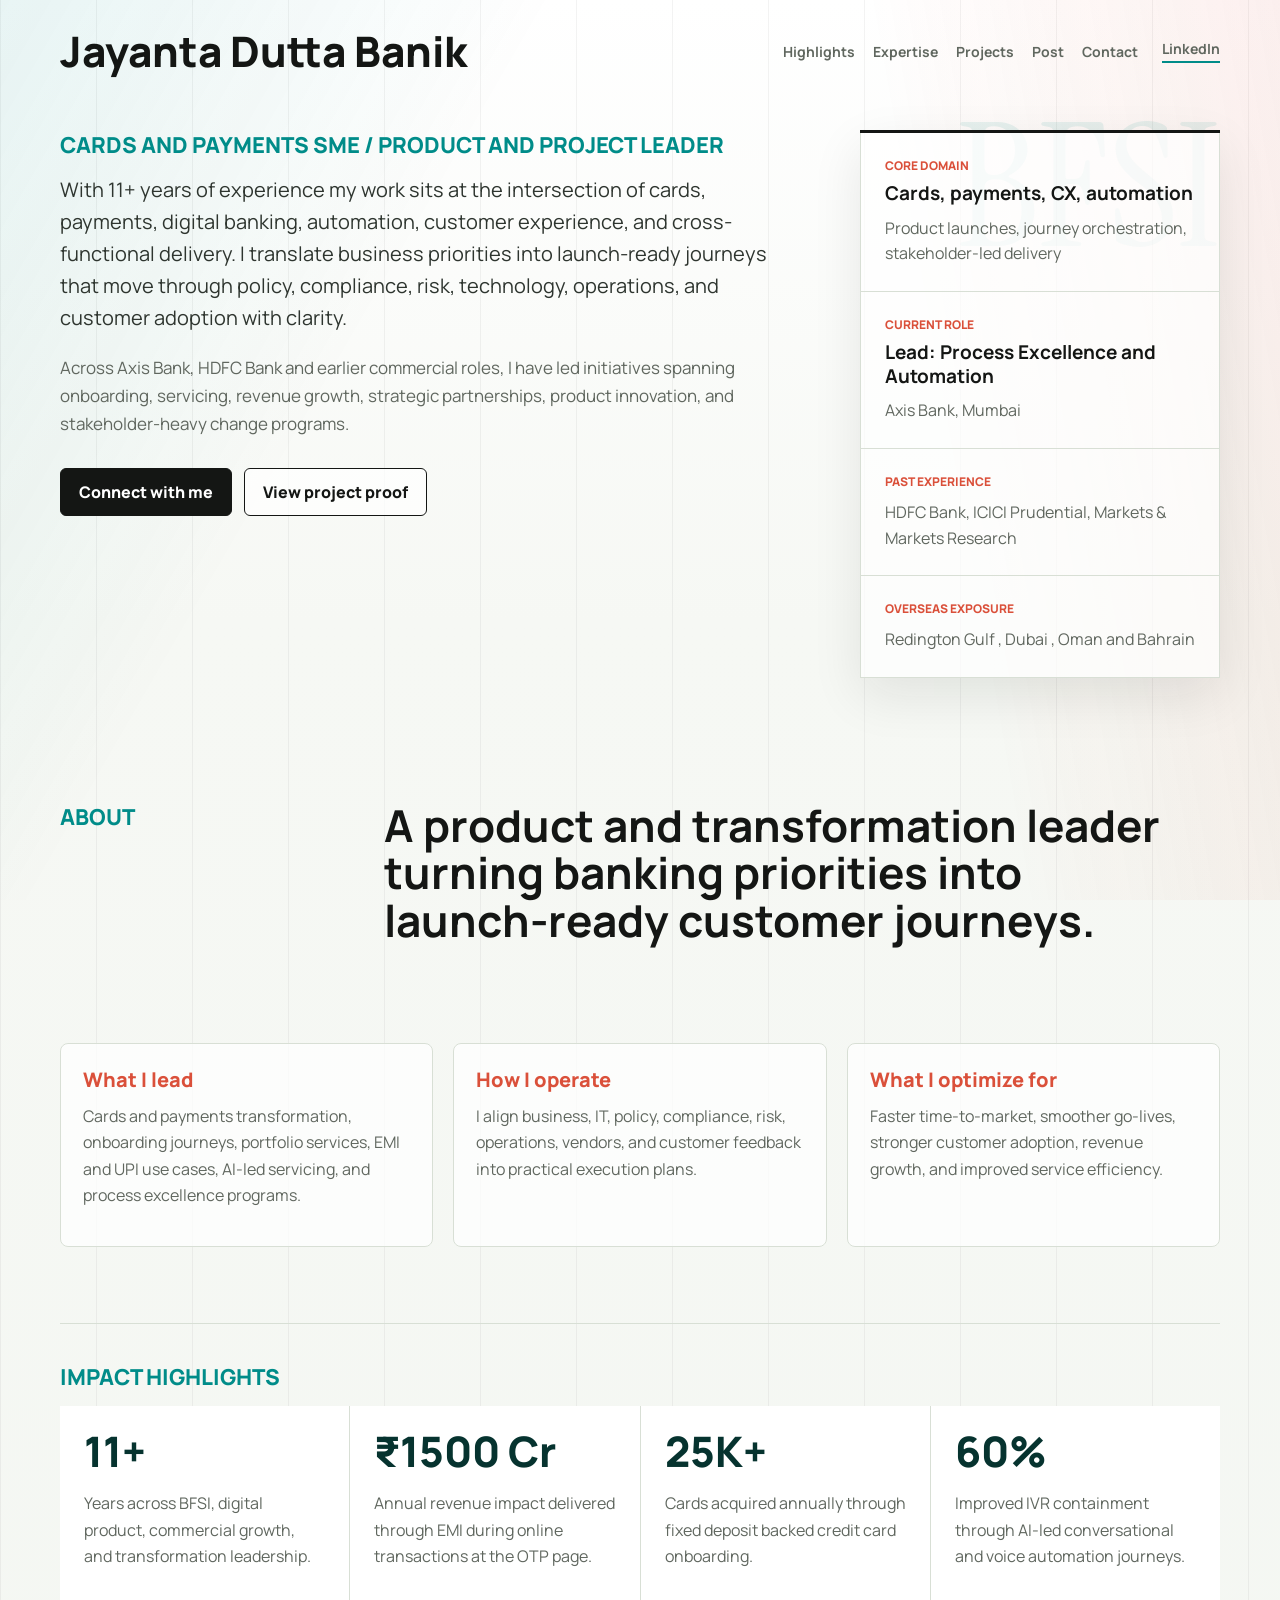
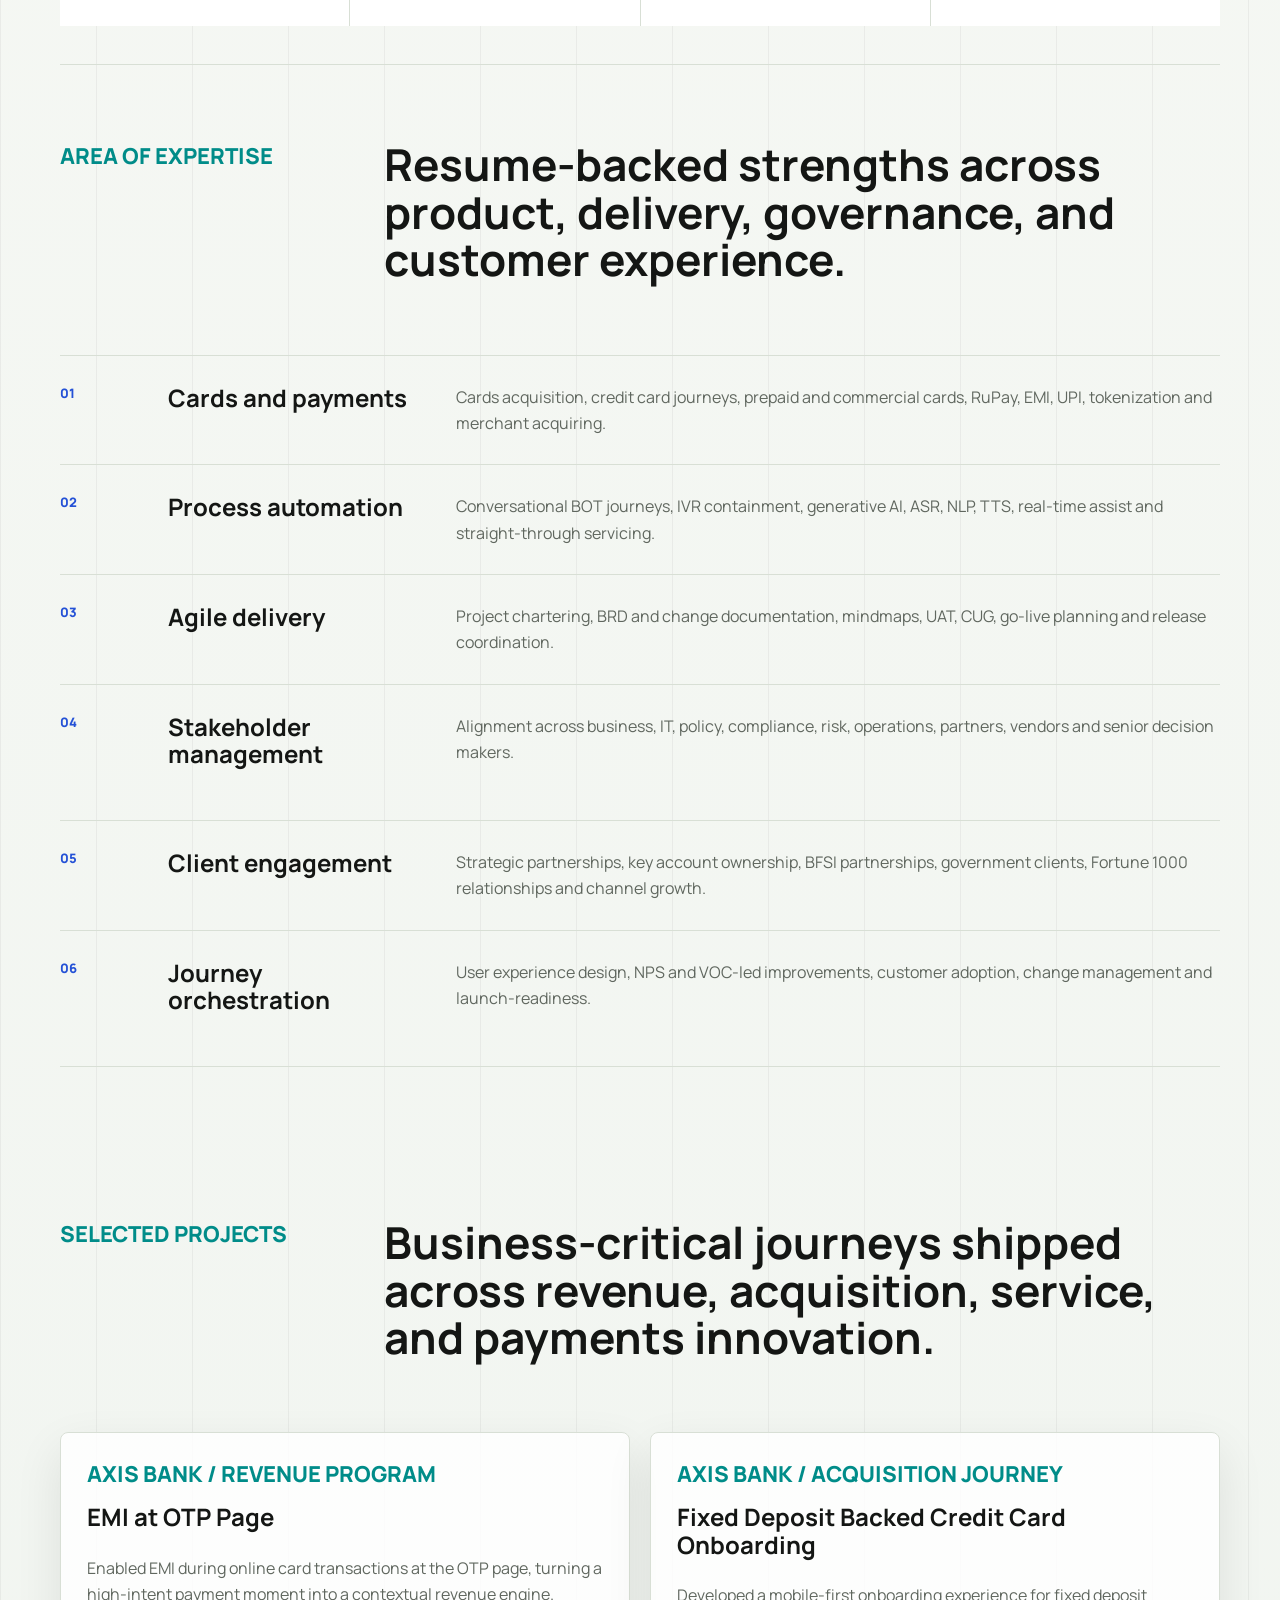
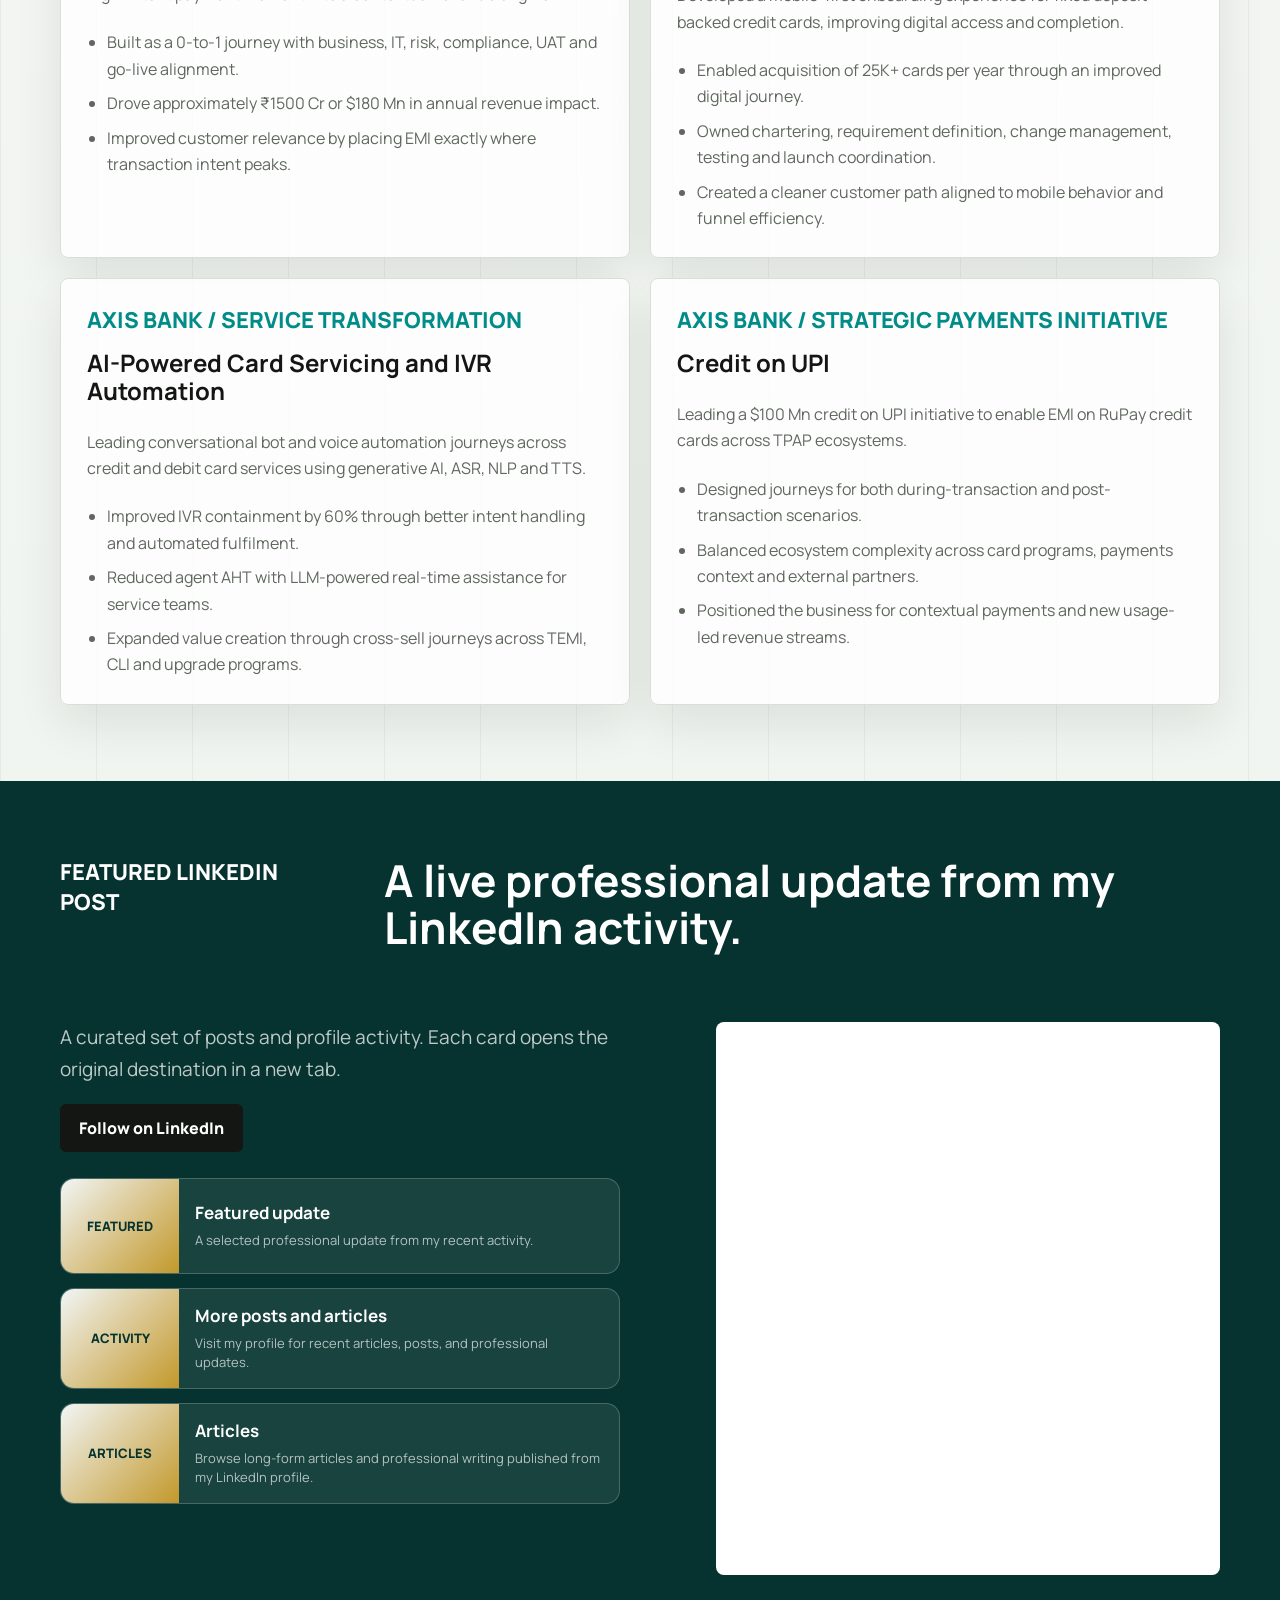
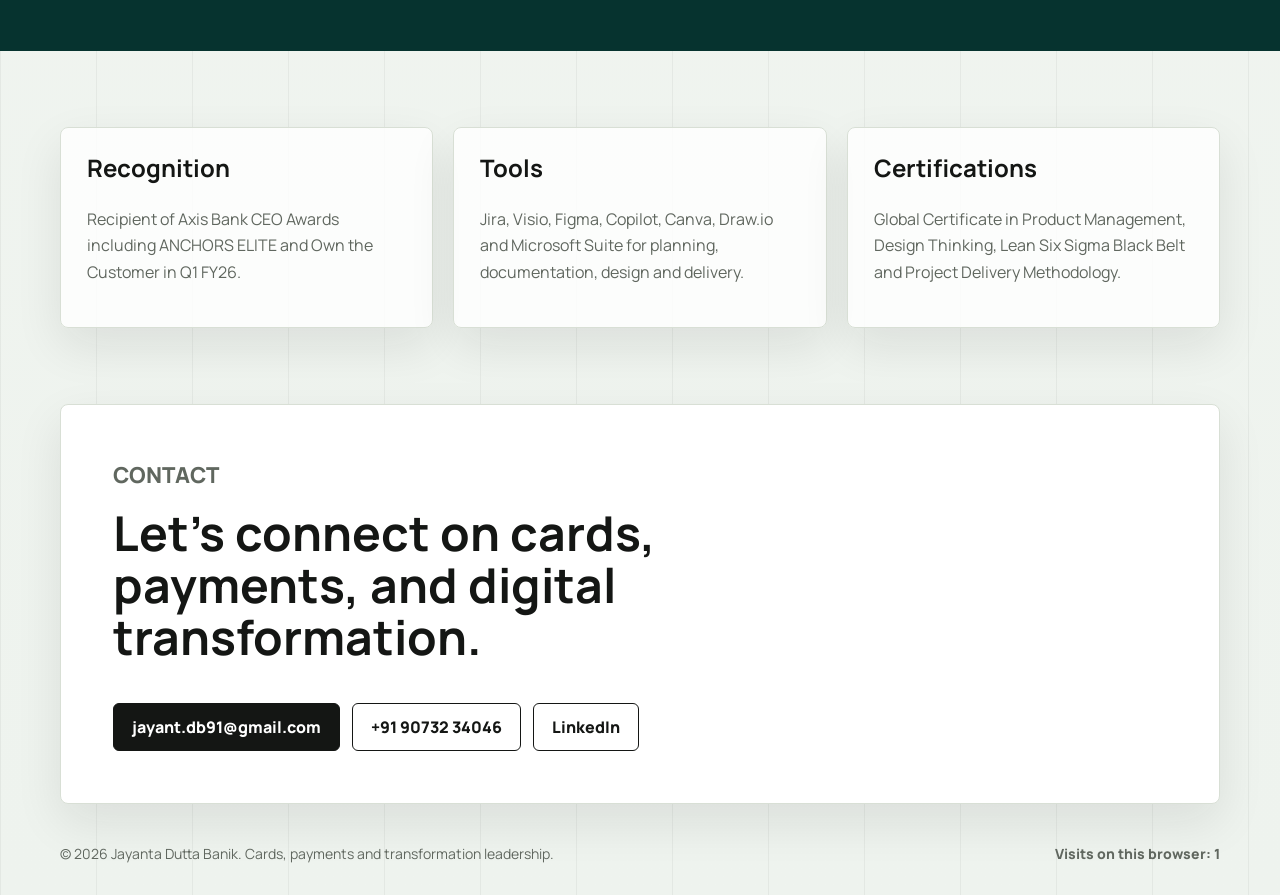
==== index.html @ 514c570f "linkedin" ====
<!DOCTYPE html>
<html lang="en">
  <head>
    <meta charset="UTF-8" />
    <meta name="viewport" content="width=device-width, initial-scale=1.0" />
    <title>Jayanta Dutta Banik | Cards, Payments & Transformation</title>
    <meta
      name="description"
      content="Jayanta Dutta Banik, Cards and Payments SME, product and project leader in BFSI and digital transformation."
    />
    <link rel="preconnect" href="https://fonts.googleapis.com" />
    <link rel="preconnect" href="https://fonts.gstatic.com" crossorigin />
    <link
      href="https://fonts.googleapis.com/css2?family=Instrument+Serif:ital@0;1&family=Manrope:wght@400;500;600;700;800&display=swap"
      rel="stylesheet"
    />
    <link rel="stylesheet" href="styles.css?v=20260520c" />
  </head>
  <body>
    <header class="site-header" id="site-header"></header>
    <main id="top"></main>
    <footer class="site-footer" id="site-footer"></footer>

    <script src="content.js?v=20260520c"></script>
    <script src="script.js?v=20260520c"></script>
  </body>
</html>
---- styles.css ----
:root {
  --page: #f6f8f4;
  --ink: #141614;
  --muted: #60675f;
  --soft: #e7ece4;
  --line: #d8dfd5;
  --panel: #ffffff;
  --deep: #06332f;
  --teal: #008c89;
  --cobalt: #2451d6;
  --coral: #da503a;
  --gold: #d5a229;
  --shadow: 0 18px 48px rgba(20, 22, 20, 0.09);
  --max-width: 1160px;
}

* {
  box-sizing: border-box;
}

html {
  scroll-behavior: smooth;
}

body {
  margin: 0;
  color: var(--ink);
  background:
    linear-gradient(90deg, rgba(20, 22, 20, 0.05) 1px, transparent 1px),
    linear-gradient(180deg, #ffffff 0%, var(--page) 620px, #eef3ee 100%);
  background-size: 96px 96px, auto;
  font-family: "Manrope", sans-serif;
}

body::before {
  content: "";
  position: fixed;
  inset: 0;
  pointer-events: none;
  background:
    linear-gradient(120deg, rgba(0, 140, 137, 0.11), transparent 32%),
    linear-gradient(260deg, rgba(218, 80, 58, 0.1), transparent 30%);
  opacity: 0.85;
}

a {
  color: inherit;
}

.site-header,
.hero,
.section,
.site-footer {
  width: min(calc(100% - 32px), var(--max-width));
  margin-inline: auto;
  position: relative;
}

.site-header {
  display: grid;
  grid-template-columns: 1fr auto auto;
  align-items: center;
  gap: 24px;
  padding: 22px 0;
}

.brand {
  color: var(--ink);
  font-weight: 800;
  font-size: 42px;
  text-decoration: none;
}

.site-nav {
  display: flex;
  gap: 18px;
  align-items: center;
}

.site-nav a,
.header-link {
  color: var(--muted);
  font-size: 14px;
  font-weight: 700;
  text-decoration: none;
}

.site-nav a:hover,
.site-nav a:focus-visible,
.header-link:hover,
.header-link:focus-visible {
  color: var(--ink);
}

.header-link {
  border-bottom: 2px solid var(--teal);
  padding-bottom: 3px;
}

.hero {
  min-height: auto;
  display: grid;
  grid-template-columns: minmax(0, 1fr) 360px;
  gap: 56px;
  align-items: start;
  padding: 28px 0 48px;
}

.hero::after {
  content: "BFSI";
  position: absolute;
  right: 0;
  top: 0;
  color: rgba(0, 140, 137, 0.09);
  font-family: "Instrument Serif", serif;
  font-size: 172px;
  line-height: 1;
  pointer-events: none;
}

.eyebrow,
.section-kicker,
.project-meta {
  margin: 0 0 14px;
  color: var(--teal);
  font-size: 22px;
  font-weight: 800;
  letter-spacing: 0;
  text-transform: uppercase;
}

h1,
h2,
h3,
p {
  margin-top: 0;
}

h1 {
  max-width: 760px;
  margin-bottom: 20px;
  font-family: "Instrument Serif", serif;
  font-size: 78px;
  font-weight: 400;
  line-height: 1;
}

.hero-lede {
  max-width: 720px;
  color: #2e352f;
  font-size: 20px;
  line-height: 1.6;
}

.hero-note {
  max-width: 720px;
  color: var(--muted);
  font-size: 17px;
  line-height: 1.65;
}

.hero-actions,
.contact-actions {
  display: flex;
  flex-wrap: wrap;
  gap: 12px;
  margin-top: 30px;
}

.button {
  display: inline-flex;
  align-items: center;
  justify-content: center;
  min-height: 48px;
  padding: 0 18px;
  border: 1px solid var(--ink);
  border-radius: 6px;
  font-weight: 800;
  text-decoration: none;
  transition:
    background-color 180ms ease,
    color 180ms ease,
    transform 180ms ease;
}

.button:hover,
.button:focus-visible {
  transform: translateY(-2px);
}

.button-primary {
  background: var(--ink);
  color: #ffffff;
}

.button-secondary {
  background: rgba(255, 255, 255, 0.7);
  color: var(--ink);
}

.hero-facts {
  position: relative;
  z-index: 1;
  display: grid;
  gap: 0;
  border-top: 3px solid var(--ink);
  background: rgba(255, 255, 255, 0.7);
  box-shadow: var(--shadow);
}

.hero-facts div {
  padding: 24px;
  border: 1px solid var(--line);
  border-top: 0;
}

.hero-facts span {
  display: block;
  margin-bottom: 8px;
  color: var(--coral);
  font-size: 12px;
  font-weight: 800;
  text-transform: uppercase;
}

.hero-facts strong {
  display: block;
  margin-bottom: 10px;
  font-size: 19px;
  line-height: 1.25;
}

.hero-facts p {
  color: var(--muted);
  line-height: 1.6;
  margin-bottom: 0;
}

.section {
  padding: 76px 0;
}

.section-header {
  display: grid;
  grid-template-columns: 270px minmax(0, 1fr);
  gap: 54px;
  align-items: start;
  margin-bottom: 34px;
}

.section-header h2 {
  max-width: 780px;
  font-size: 44px;
  line-height: 1.08;
}

.impact-section {
  border-top: 1px solid var(--line);
  border-bottom: 1px solid var(--line);
  padding: 38px 0;
}

.impact-grid {
  display: grid;
  grid-template-columns: repeat(4, 1fr);
  gap: 1px;
  background: var(--line);
}

.impact-item {
  min-height: 220px;
  padding: 24px;
  background: var(--panel);
}

.impact-item span {
  display: block;
  margin-bottom: 18px;
  color: var(--deep);
  font-size: 42px;
  font-weight: 800;
  line-height: 1;
}

.impact-item p,
.expertise-item p,
.project-item p,
.project-item li,
.post-copy p,
.about-copy p,
.about-point p,
.proof-item p,
.contact-section p {
  color: var(--muted);
  line-height: 1.65;
}

.expertise-list {
  border-top: 1px solid var(--line);
}

.expertise-item {
  display: grid;
  grid-template-columns: 80px 260px minmax(0, 1fr);
  gap: 28px;
  padding: 28px 0;
  border-bottom: 1px solid var(--line);
}

.expertise-item span {
  color: var(--cobalt);
  font-size: 13px;
  font-weight: 800;
}

.expertise-item h3,
.project-item h3,
.proof-item h3 {
  font-size: 24px;
  line-height: 1.15;
}

.expertise-item p {
  margin-bottom: 0;
}

.project-list {
  display: grid;
  grid-template-columns: repeat(2, 1fr);
  gap: 20px;
}

.project-item,
.proof-item {
  padding: 26px;
  border: 1px solid var(--line);
  border-radius: 8px;
  background: rgba(255, 255, 255, 0.82);
  box-shadow: var(--shadow);
}

.project-item ul {
  margin: 22px 0 0;
  padding-left: 20px;
}

.project-item li + li {
  margin-top: 8px;
}

.linkedin-post-section {
  width: 100%;
  max-width: none;
  background: var(--deep);
  color: #ffffff;
  padding: 76px max(16px, calc((100vw - var(--max-width)) / 2));
}

.linkedin-post-section .section-header h2,
.linkedin-post-section .eyebrow {
  color: #ffffff;
}

.post-layout {
  display: grid;
  grid-template-columns: minmax(0, 1fr) minmax(320px, 504px);
  gap: 44px;
  align-items: start;
}

.post-copy {
  max-width: 560px;
}

.post-copy p {
  color: rgba(255, 255, 255, 0.74);
  font-size: 19px;
}

.linkedin-card-grid {
  display: grid;
  gap: 14px;
  margin-top: 26px;
}

.linkedin-card {
  display: grid;
  grid-template-columns: 118px 1fr;
  gap: 16px;
  align-items: stretch;
  min-height: 96px;
  color: #ffffff;
  text-decoration: none;
  border: 1px solid rgba(255, 255, 255, 0.2);
  border-radius: 14px;
  overflow: hidden;
  background: rgba(255, 255, 255, 0.08);
  transition: transform 180ms ease, border-color 180ms ease, background 180ms ease;
}

.linkedin-card:hover,
.linkedin-card:focus-visible {
  transform: translateY(-2px);
  border-color: rgba(255, 255, 255, 0.48);
  background: rgba(255, 255, 255, 0.13);
}

.linkedin-card-thumb {
  display: grid;
  place-items: center;
  padding: 16px;
  color: var(--deep);
  background:
    linear-gradient(135deg, rgba(255, 255, 255, 0.94), rgba(213, 162, 41, 0.9)),
    radial-gradient(circle at top left, rgba(0, 140, 137, 0.34), transparent 44%);
  background-size: cover;
  background-position: center;
  font-size: 13px;
  font-weight: 800;
  text-align: center;
  text-transform: uppercase;
}

.linkedin-card-thumb.has-image {
  color: transparent;
}

.linkedin-card-body {
  display: grid;
  align-content: center;
  gap: 8px;
  padding: 16px 18px 16px 0;
}

.linkedin-card-body strong {
  font-size: 17px;
  line-height: 1.25;
}

.linkedin-card-body small {
  color: rgba(255, 255, 255, 0.68);
  font-size: 13px;
  line-height: 1.45;
}

.post-frame {
  overflow: hidden;
  border: 1px solid rgba(255, 255, 255, 0.28);
  border-radius: 8px;
  background: #ffffff;
}

.post-frame iframe {
  display: block;
  width: 100%;
  max-width: 504px;
  margin: 0 auto;
}

.about-grid {
  display: grid;
  gap: 28px;
}

.about-grid-full {
  grid-template-columns: minmax(0, 1fr);
}

.about-copy p {
  font-size: 18px;
  max-width: 980px;
}

.about-points {
  display: grid;
  grid-template-columns: repeat(3, 1fr);
  gap: 20px;
}

.about-point {
  padding: 22px;
  border: 1px solid var(--line);
  border-radius: 8px;
  background: rgba(255, 255, 255, 0.72);
}

.about-point h3 {
  margin-bottom: 10px;
  color: var(--coral);
  font-size: 20px;
  font-weight: 800;
}

.proof-grid {
  display: grid;
  grid-template-columns: repeat(3, 1fr);
  gap: 20px;
}

.contact-section {
  margin-bottom: 40px;
  padding: 52px;
  border: 1px solid var(--line);
  border-radius: 8px;
  background: var(--panel);
  box-shadow: var(--shadow);
}

.contact-section h2 {
  max-width: 780px;
  font-size: 48px;
  line-height: 1.08;
}

.site-footer {
  display: flex;
  justify-content: space-between;
  gap: 18px;
  align-items: center;
  padding: 0 0 32px;
  color: var(--muted);
  font-size: 14px;
}

.site-footer p {
  margin-bottom: 0;
}

.visitor-counter {
  font-weight: 800;
}

.reveal {
  opacity: 0;
  transform: translateY(18px);
  transition:
    opacity 650ms ease,
    transform 650ms ease;
}

.reveal.is-visible {
  opacity: 1;
  transform: translateY(0);
}

@media (max-width: 980px) {
  .site-header {
    grid-template-columns: 1fr auto;
  }

  .site-nav {
    grid-column: 1 / -1;
    order: 3;
    flex-wrap: wrap;
  }

  .hero,
  .section-header,
  .post-layout,
  .about-grid {
    grid-template-columns: 1fr;
  }

  .hero {
    min-height: auto;
    gap: 34px;
  }

  .hero::after {
    font-size: 108px;
  }

  h1 {
    font-size: 62px;
  }

  .impact-grid,
  .project-list,
  .about-points,
  .proof-grid {
    grid-template-columns: repeat(2, 1fr);
  }

  .expertise-item {
    grid-template-columns: 52px minmax(0, 1fr);
  }

  .expertise-item p {
    grid-column: 2;
  }
}

@media (max-width: 680px) {
  .site-header,
  .hero,
  .section,
  .site-footer {
    width: min(calc(100% - 24px), var(--max-width));
  }

  .site-header {
    grid-template-columns: 1fr;
    gap: 14px;
  }

  .site-footer {
    align-items: flex-start;
    flex-direction: column;
  }

  .site-nav {
    gap: 12px;
  }

  .hero {
    padding: 48px 0 36px;
  }

  .hero::after {
    top: 0;
    right: 0;
    font-size: 68px;
  }

  h1 {
    font-size: 42px;
  }

  .hero-lede,
  .hero-note,
  .post-copy p,
  .about-copy p {
    font-size: 17px;
  }

  .section {
    padding: 54px 0;
  }

  .section-header h2,
  .contact-section h2 {
    font-size: 32px;
  }

  .impact-grid,
  .project-list,
  .about-points,
  .proof-grid {
    grid-template-columns: 1fr;
  }

  .impact-item {
    min-height: auto;
  }

  .expertise-item {
    grid-template-columns: 1fr;
    gap: 10px;
  }

  .expertise-item p {
    grid-column: auto;
  }

  .linkedin-post-section {
    padding: 54px 12px;
  }

  .contact-section {
    padding: 28px;
  }
}

@media (prefers-reduced-motion: reduce) {
  html {
    scroll-behavior: auto;
  }

  .reveal {
    opacity: 1;
    transform: none;
    transition: none;
  }

  .button {
    transition: none;
  }
}
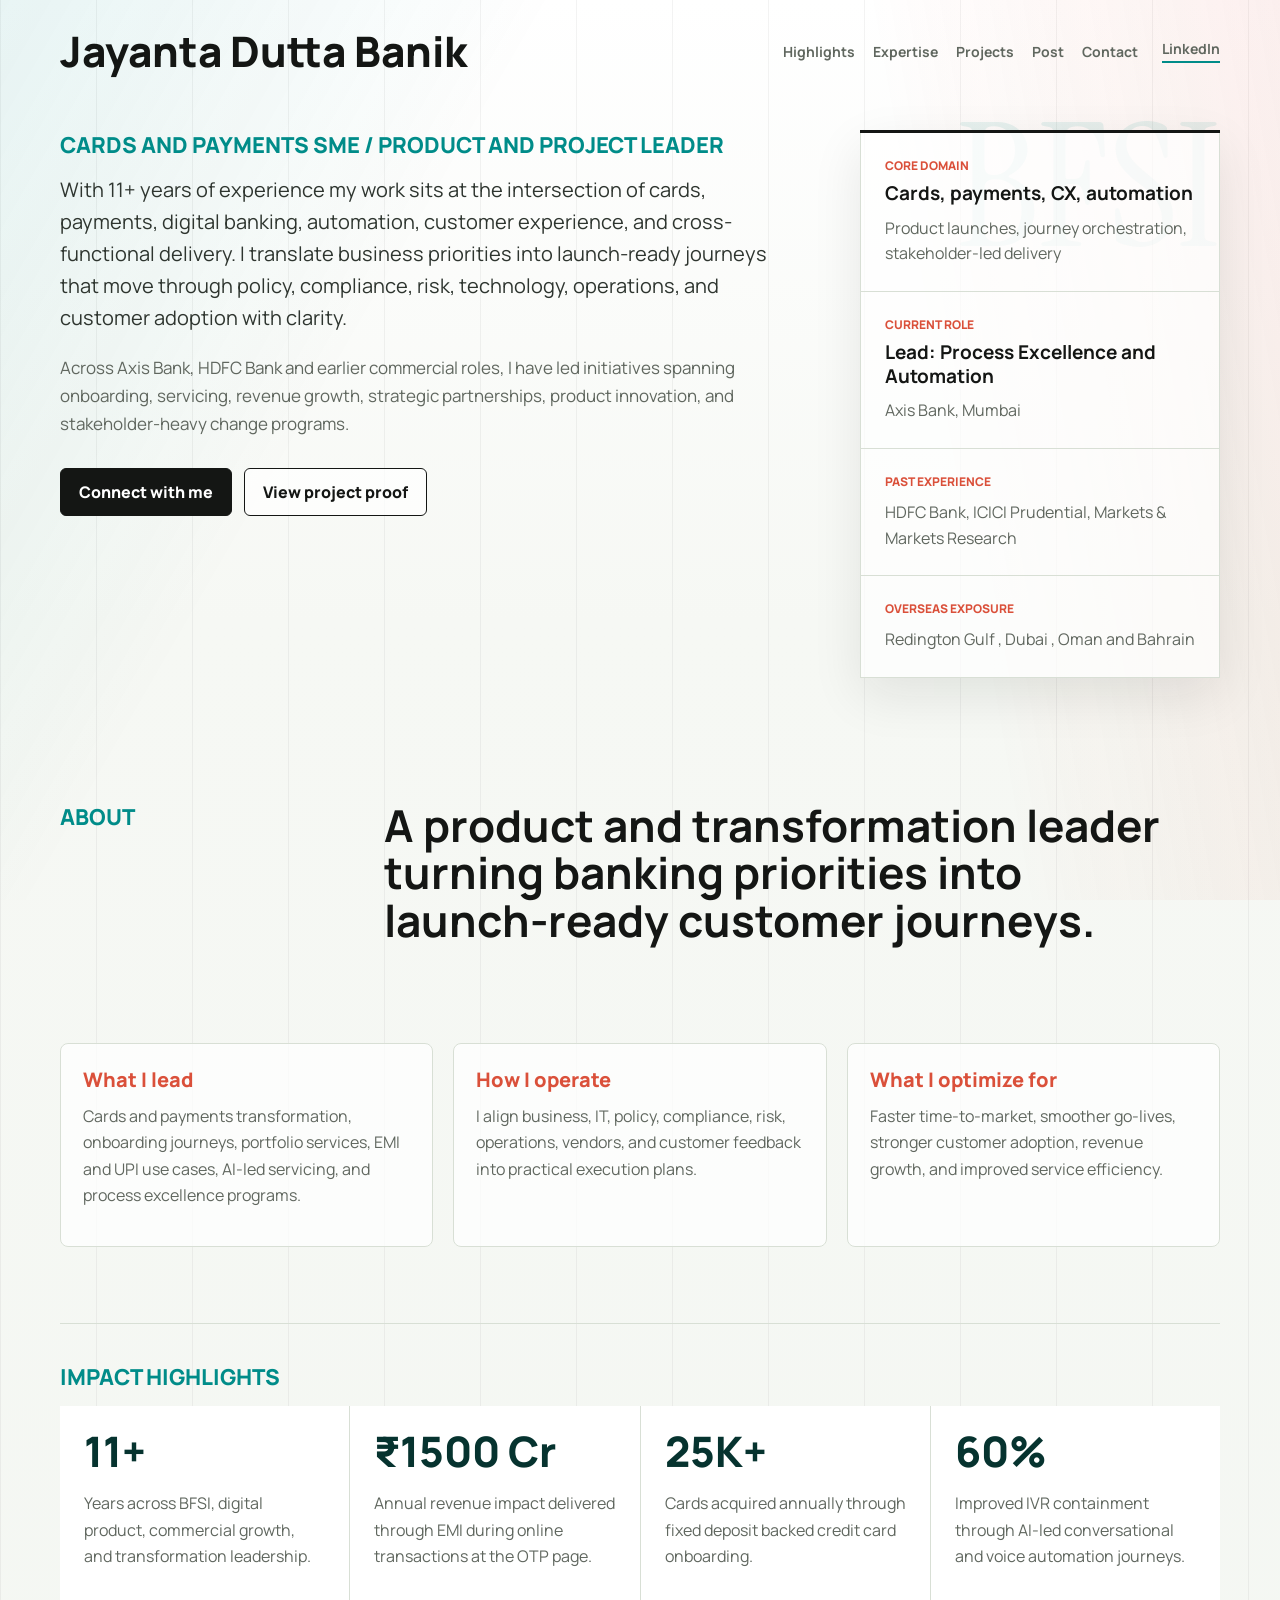
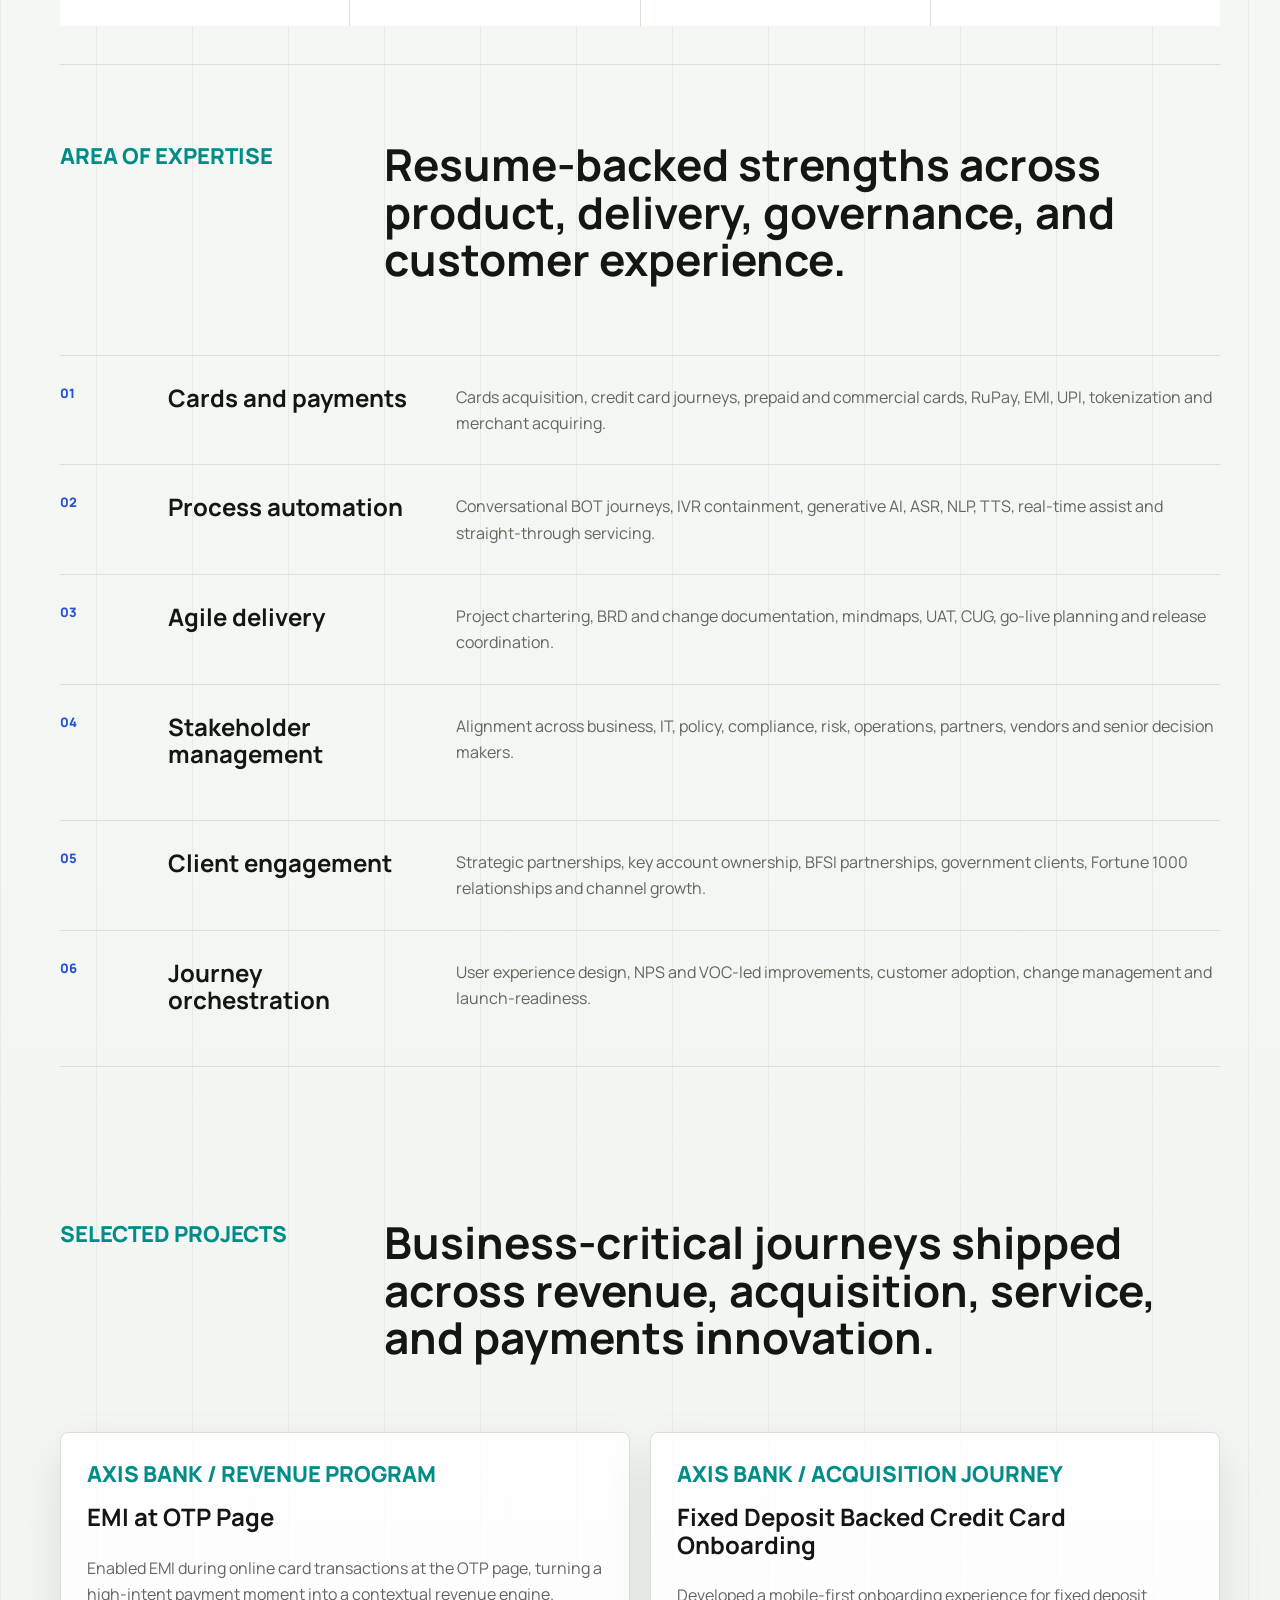
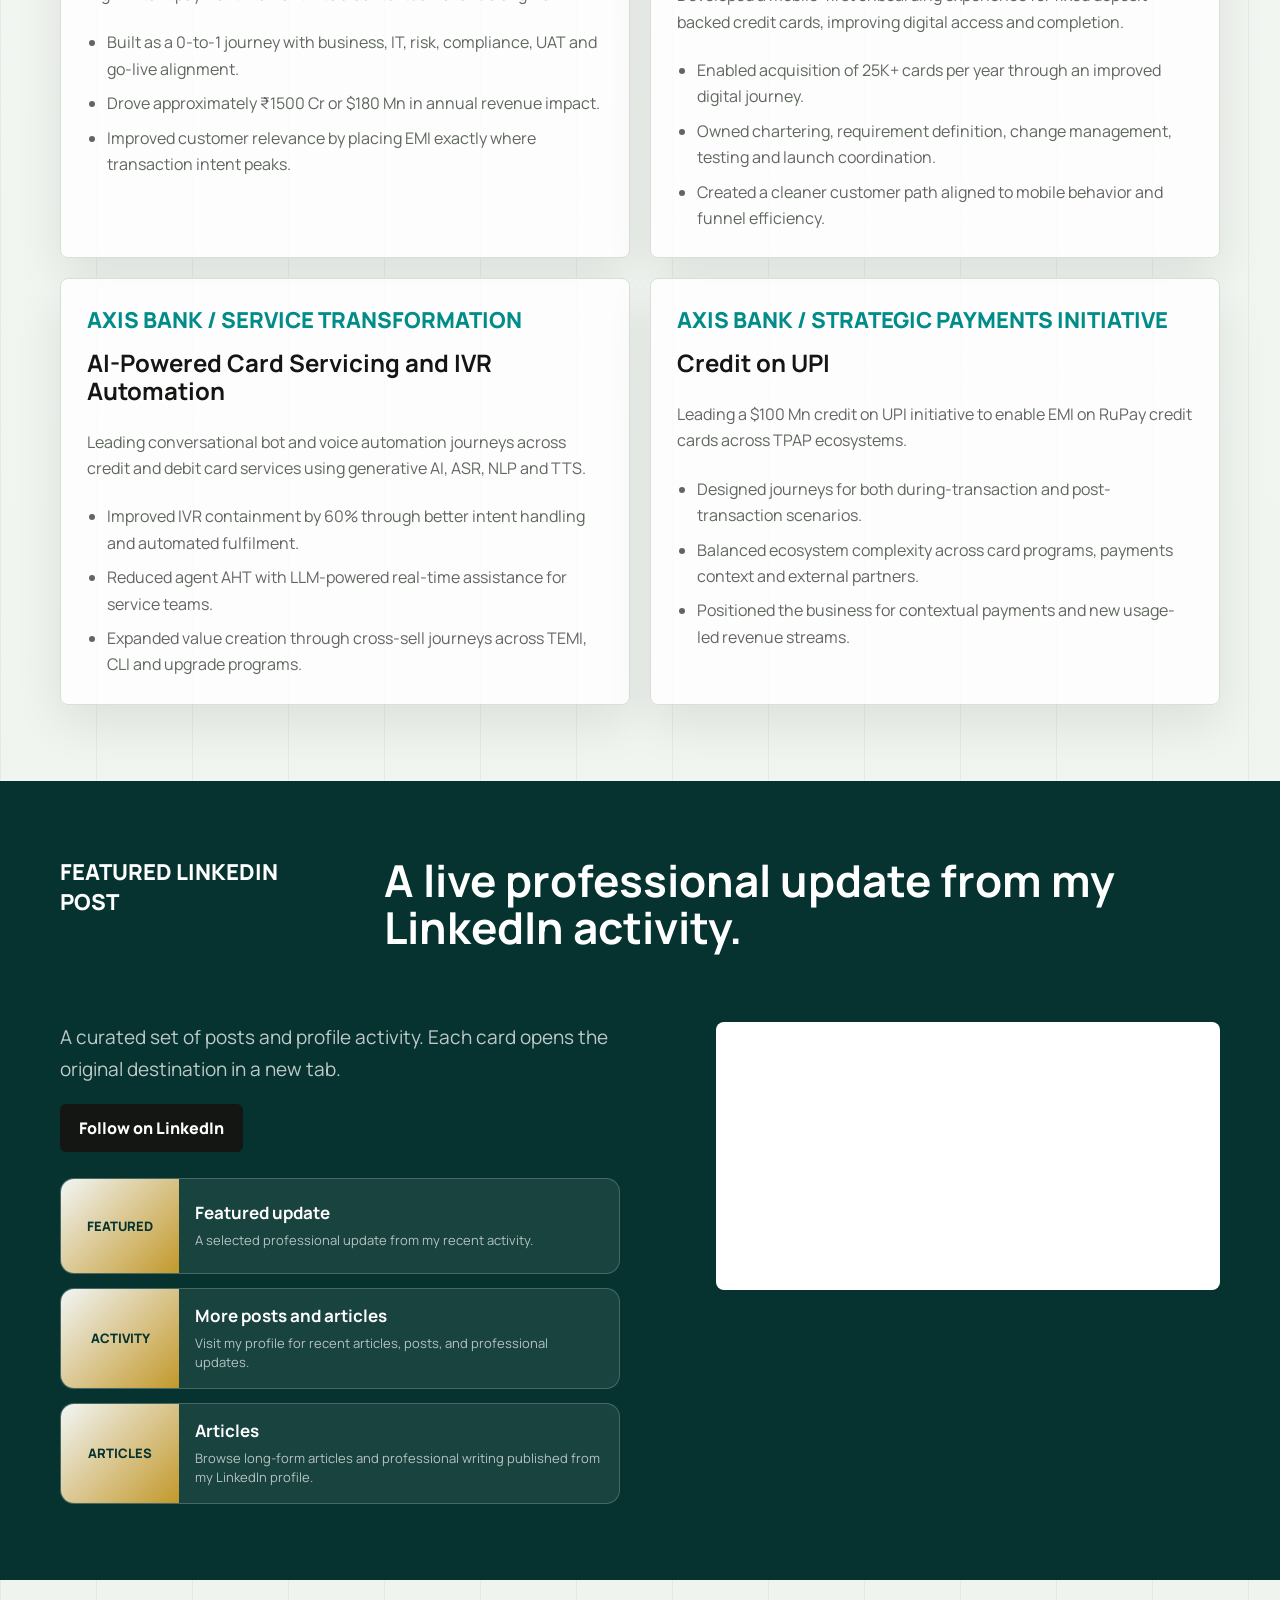
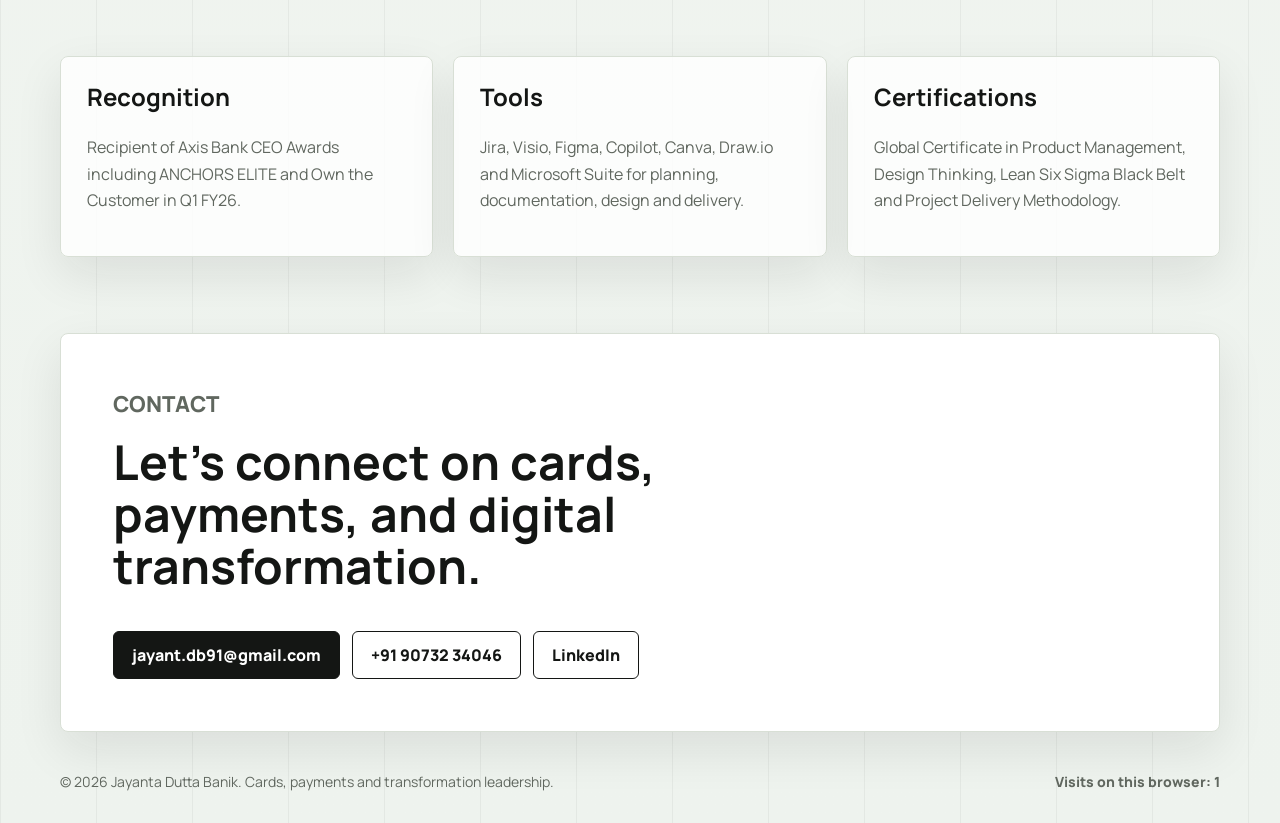
==== commit 6405969f: "upd" ====
--- a/index.html
+++ b/index.html
@@ -14,14 +14,14 @@
       href="https://fonts.googleapis.com/css2?family=Instrument+Serif:ital@0;1&family=Manrope:wght@400;500;600;700;800&display=swap"
       rel="stylesheet"
     />
-    <link rel="stylesheet" href="styles.css?v=20260520c" />
+    <link rel="stylesheet" href="styles.css?v=20260520d" />
   </head>
   <body>
     <header class="site-header" id="site-header"></header>
     <main id="top"></main>
     <footer class="site-footer" id="site-footer"></footer>
 
-    <script src="content.js?v=20260520c"></script>
-    <script src="script.js?v=20260520c"></script>
+    <script src="content.js?v=20260520d"></script>
+    <script src="script.js?v=20260520d"></script>
   </body>
 </html>
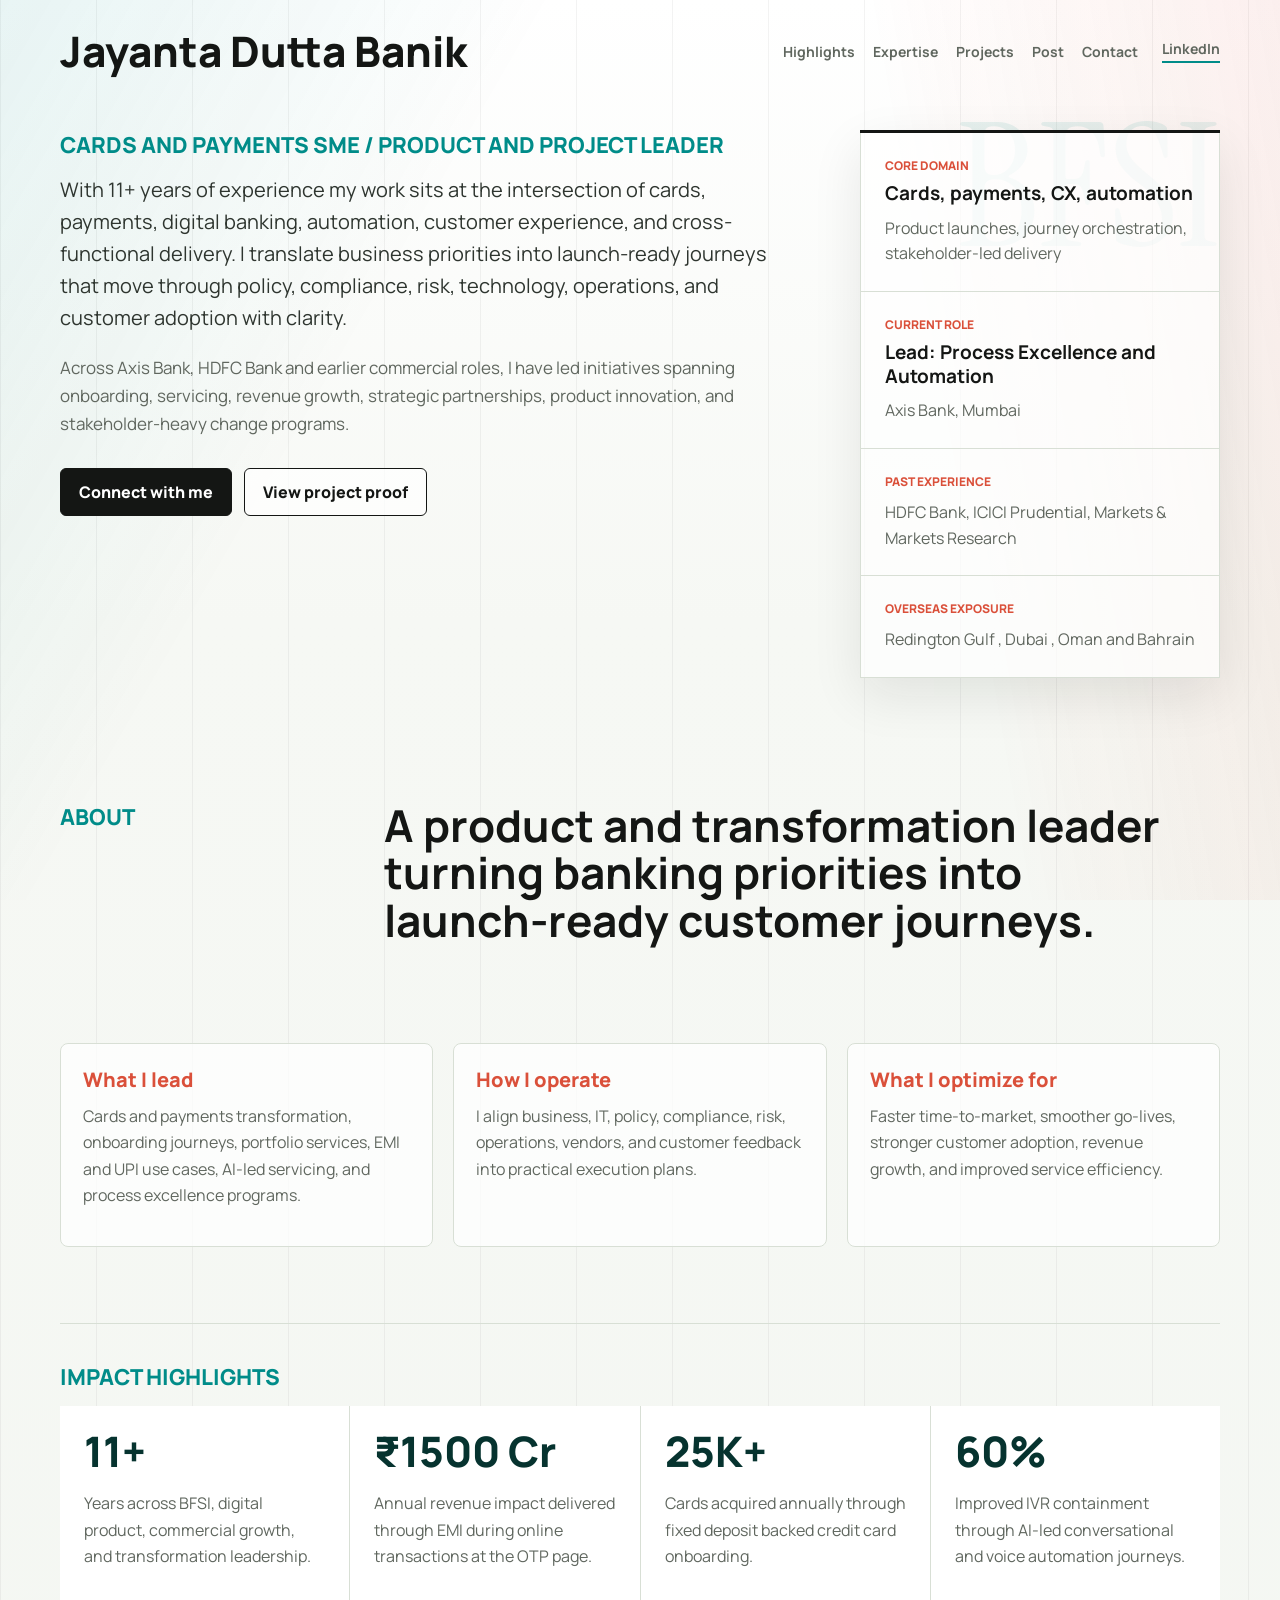
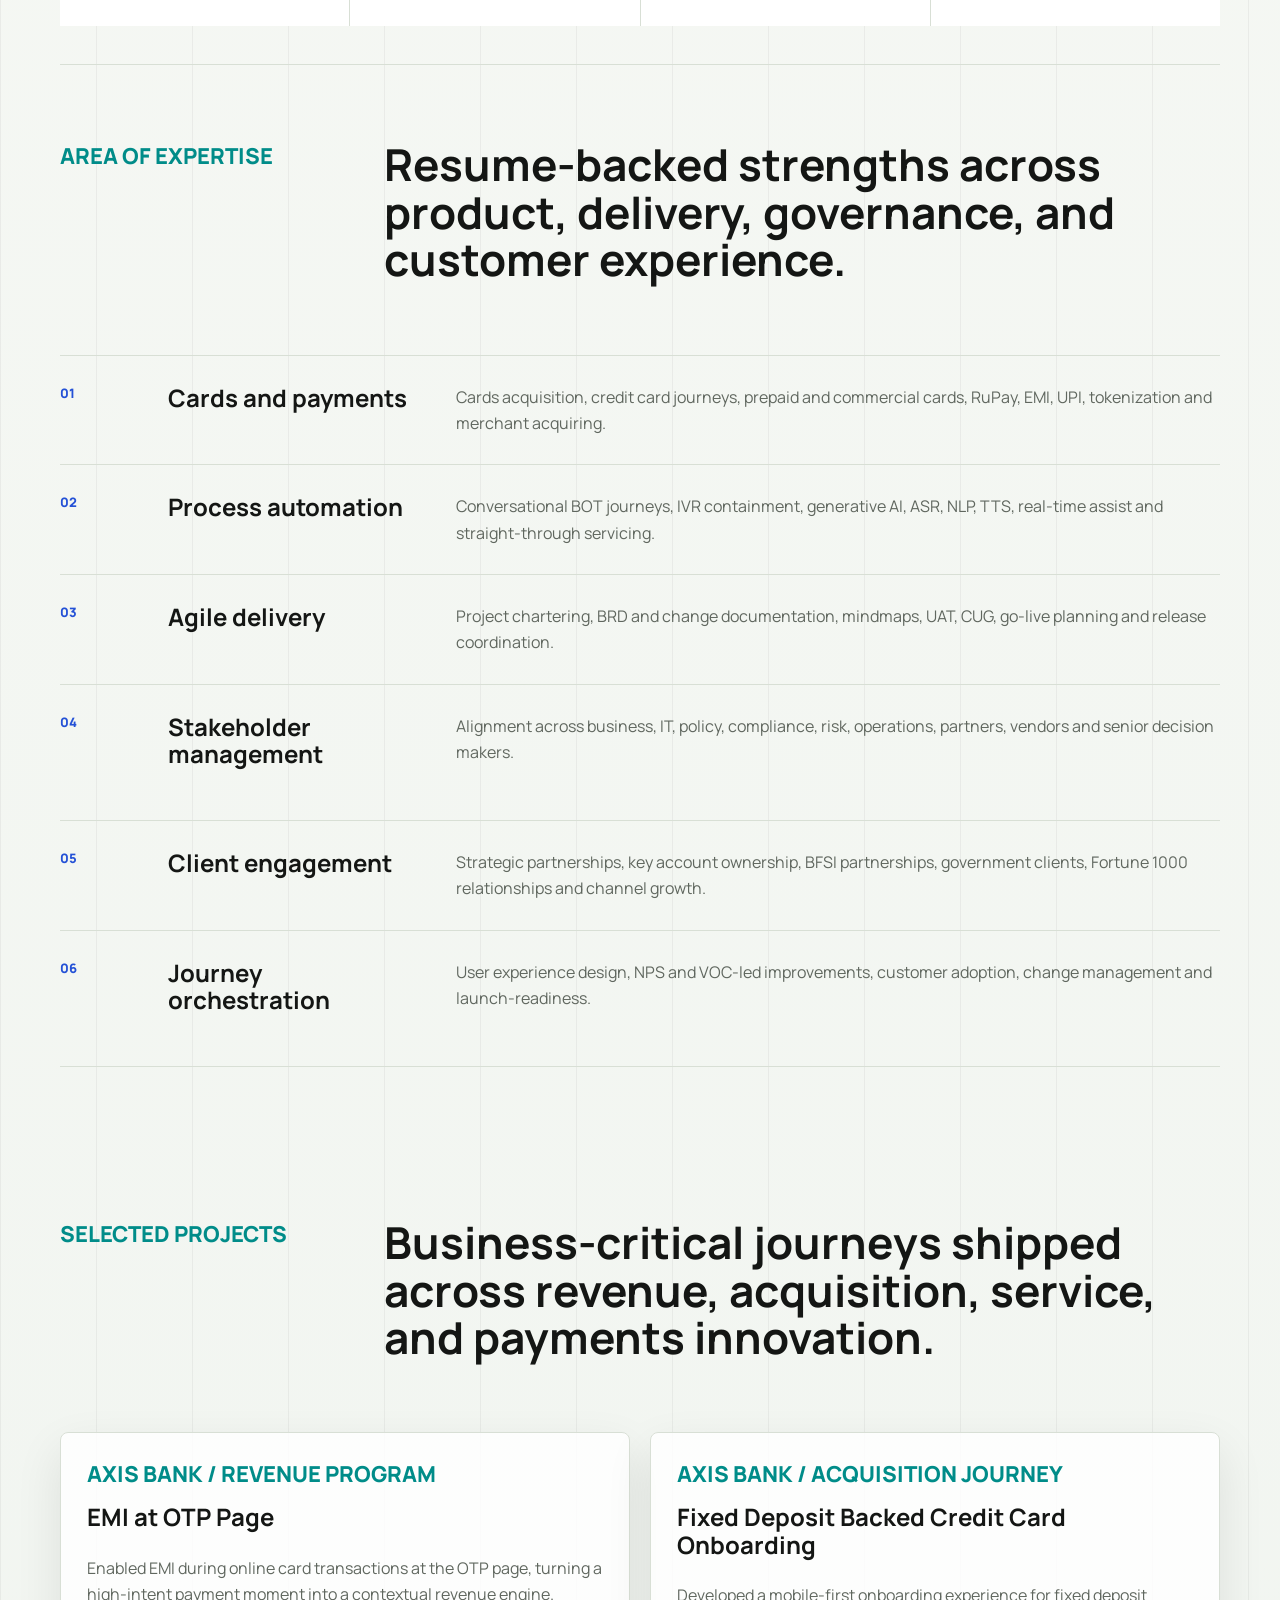
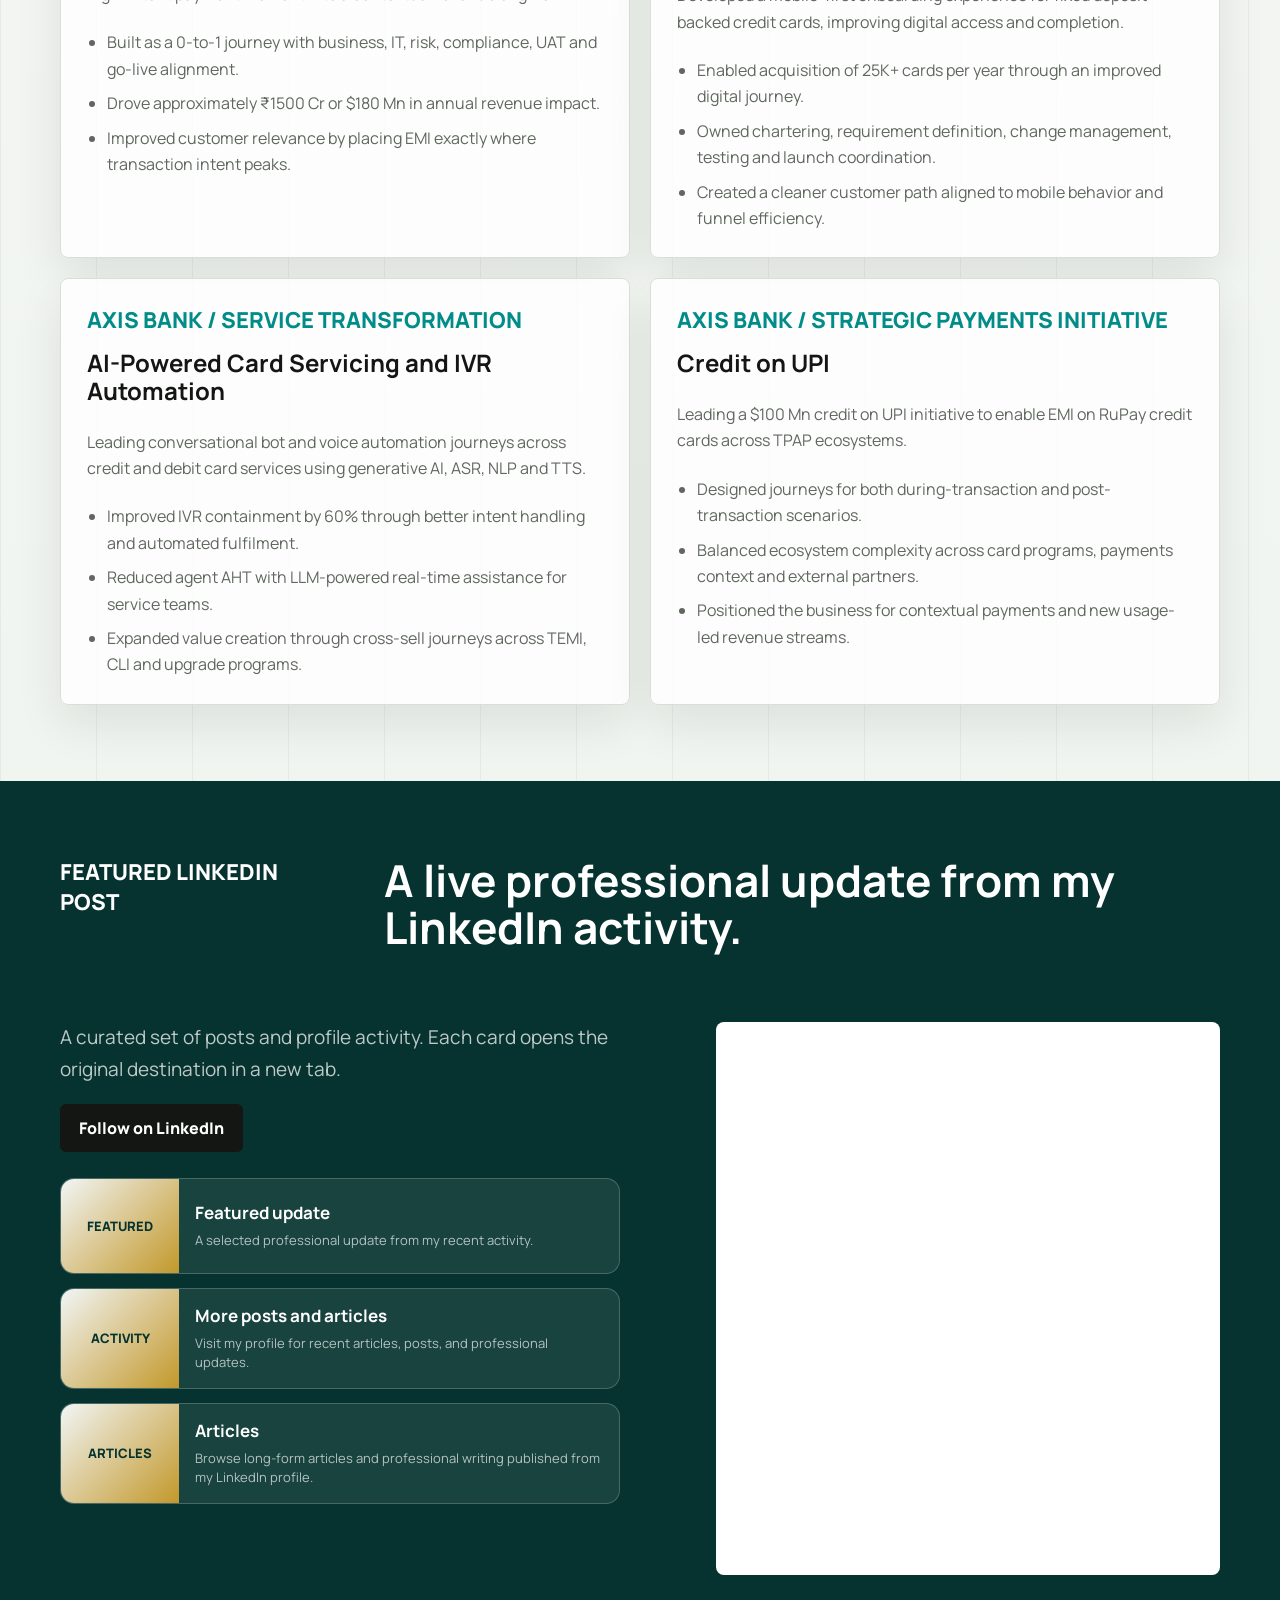
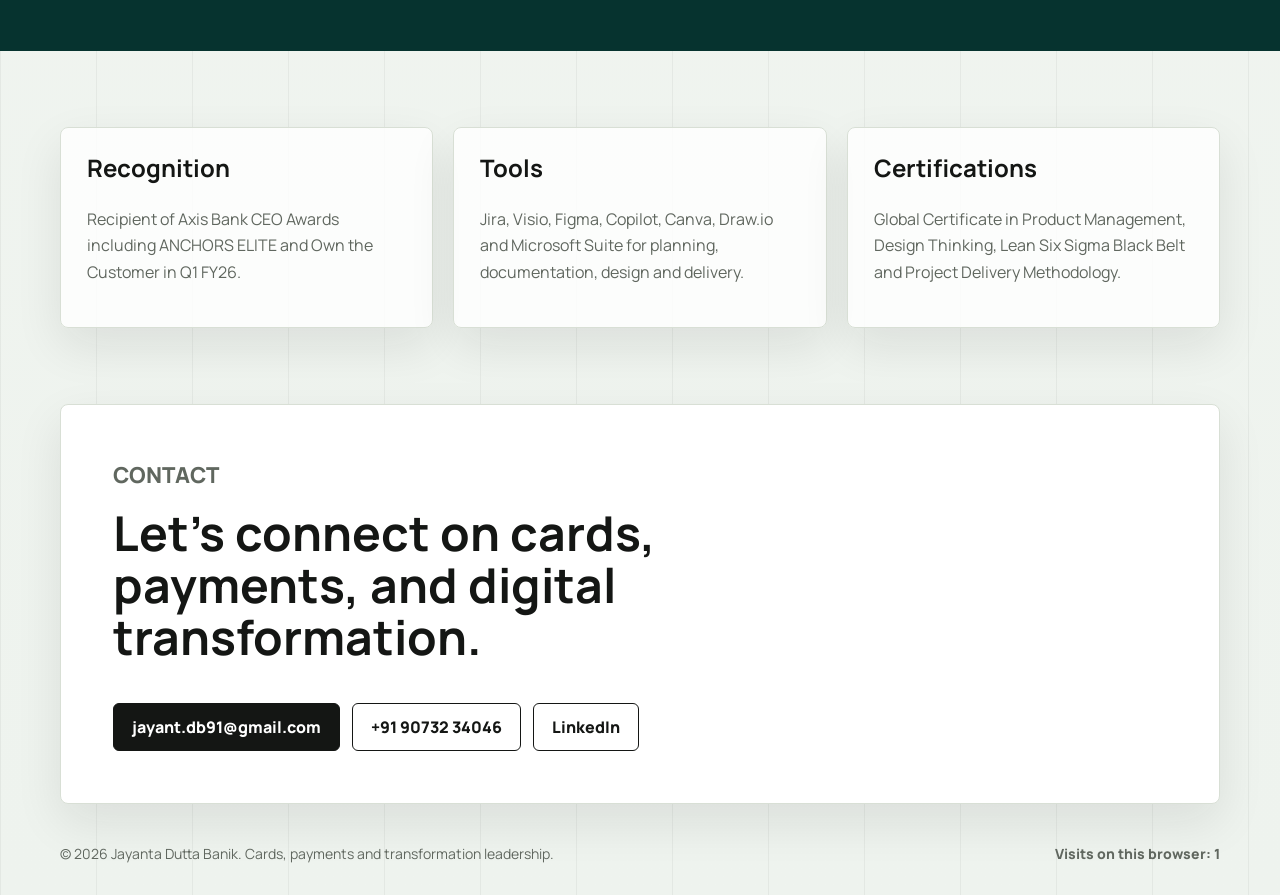
==== commit fdc6bb49: "upd" ====
--- a/index.html
+++ b/index.html
@@ -14,14 +14,14 @@
       href="https://fonts.googleapis.com/css2?family=Instrument+Serif:ital@0;1&family=Manrope:wght@400;500;600;700;800&display=swap"
       rel="stylesheet"
     />
-    <link rel="stylesheet" href="styles.css?v=20260520d" />
+    <link rel="stylesheet" href="styles.css?v=20260520e" />
   </head>
   <body>
     <header class="site-header" id="site-header"></header>
     <main id="top"></main>
     <footer class="site-footer" id="site-footer"></footer>
 
-    <script src="content.js?v=20260520d"></script>
-    <script src="script.js?v=20260520d"></script>
+    <script src="content.js?v=20260520e"></script>
+    <script src="script.js?v=20260520e"></script>
   </body>
 </html>
